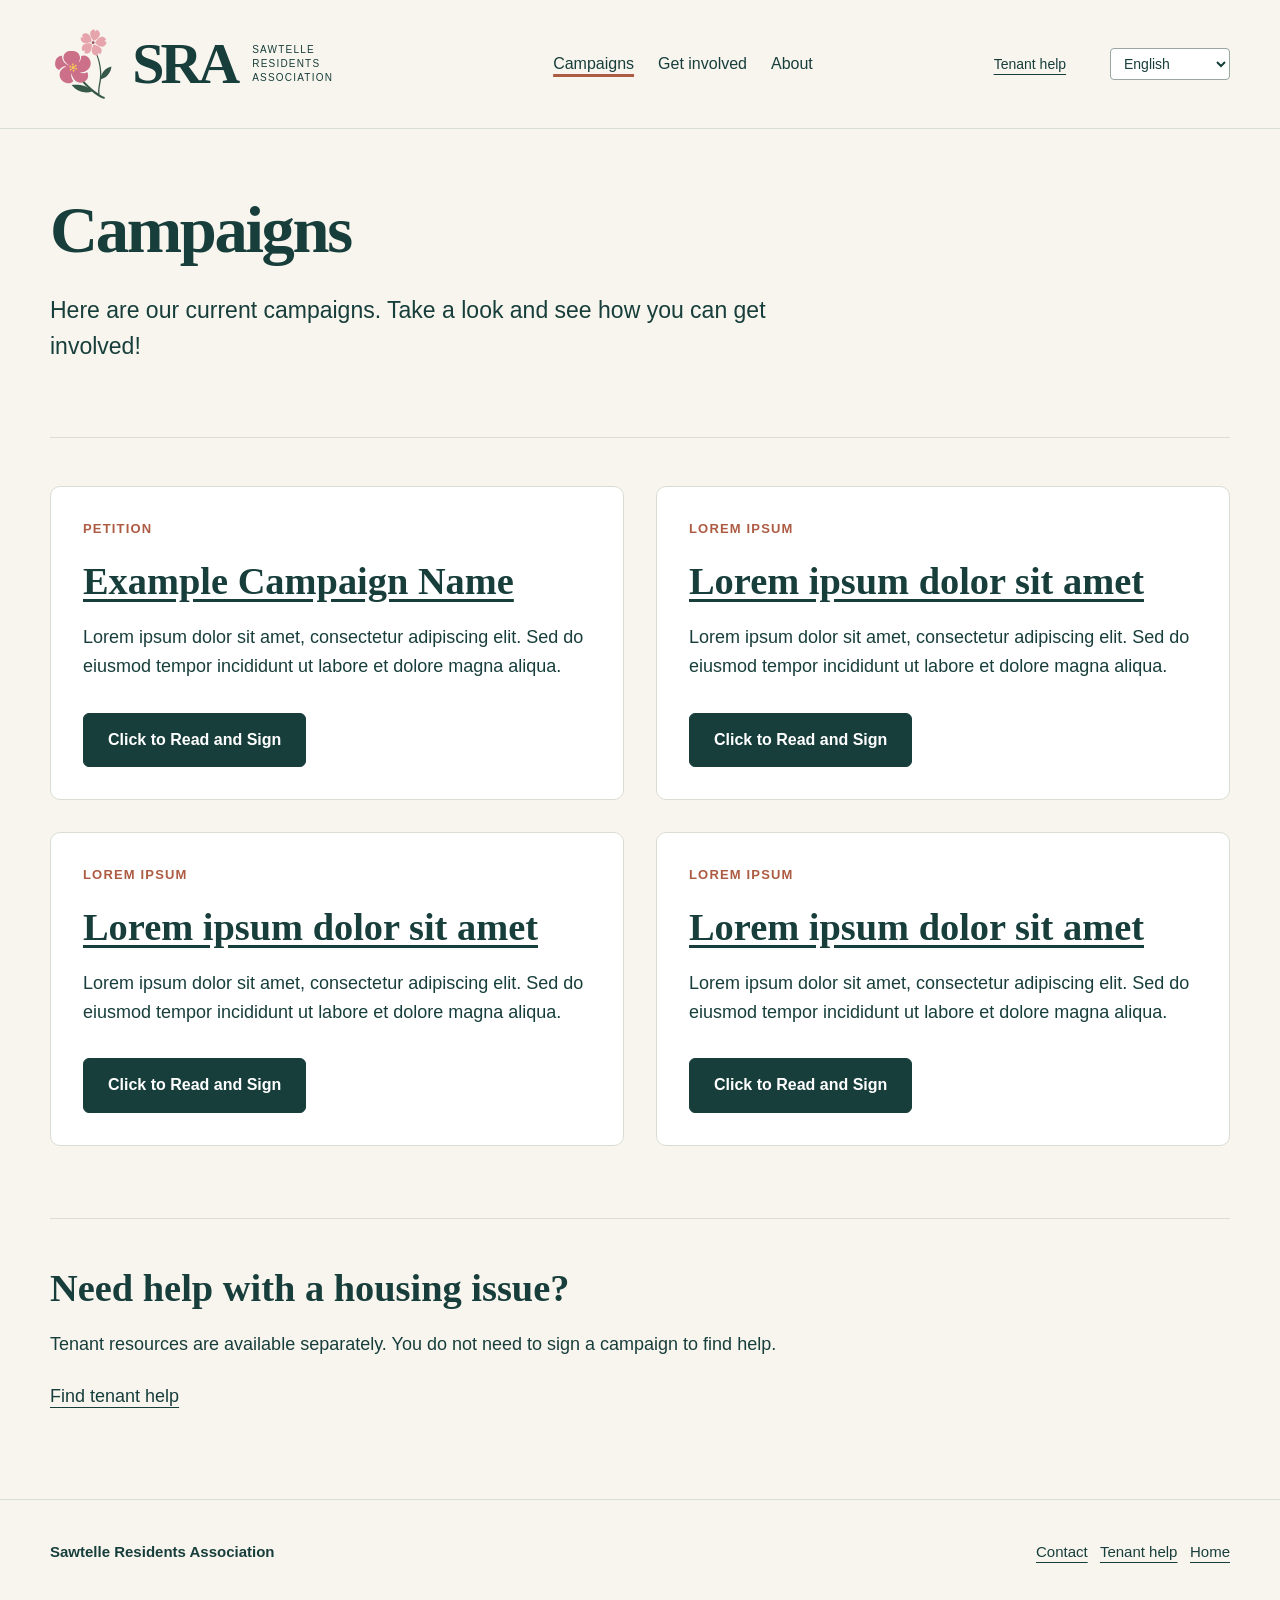
==== campaigns.html @ eeb558c1 "initial commit" ====
<!doctype html>
<html lang="en">

<head>
    <meta charset="utf-8">
    <meta name="viewport" content="width=device-width,initial-scale=1">
    <title>Campaigns — SRA</title>
    <link rel="stylesheet" href="styles.css">
</head>

<body><a class="skip" href="#main">Skip to content</a>
    <!-- SHARED HEADER: change logo and navigation here. Repeat your final changes across pages. -->
    <header>
        <div class="wrap header-inner"><a class="logo" href="index.html" aria-label="SRA home"><img
                    src="assets/logo.svg" /><strong>SRA</strong><span>SAWTELLE RESIDENTS ASSOCIATION</span></a>
            <nav aria-label="Main navigation"><a href="campaigns.html" aria-current="page">Campaigns</a><a
                    href="get-involved.html">Get involved</a><a href="about.html">About</a></nav>
            <div class="utility"><a href="tenant-help.html">Tenant help</a> &nbsp; <span class="nav-language"><select
                        id="nav-language">
                        <option value="en">English</option>
                        <option value="es">Español</option>
                        <option value="tl">Tagalog</option>
                        <option value="ko">한국어</option>
                        <option value="zh">中文</option>
                    </select></span></div>
        </div>
    </header>
    <!-- EDIT PAGE CONTENT BELOW -->
    <main id="main" class="wrap">
        <h1>Campaigns</h1>
        <p class="lead"> Here are our current campaigns. Take a look and see how you can get involved!</p>
       
        <div class="grid section">
            <article class="card">
                <p class="eyebrow">Petition</p>
                <h2><a href="campaign.html"> Example Campaign Name</a></h2>
                <p>Lorem ipsum dolor sit amet, consectetur adipiscing elit. Sed do eiusmod tempor incididunt ut labore et dolore magna aliqua.</p><a class="button" href="campaign.html">Click to Read and Sign</a>
            </article>
            <article class="card">
                <p class="eyebrow">Lorem ipsum</p>
                <h2><a href="campaign.html">Lorem ipsum dolor sit amet</a></h2>
                <p>Lorem ipsum dolor sit amet, consectetur adipiscing elit. Sed do eiusmod tempor incididunt ut labore et dolore magna aliqua.</p><a class="button" href="campaign.html">Click to Read and Sign</a>
            </article>
            <article class="card">
                <p class="eyebrow">Lorem ipsum</p>
                <h2><a href="campaign.html">Lorem ipsum dolor sit amet</a></h2>
                <p>Lorem ipsum dolor sit amet, consectetur adipiscing elit. Sed do eiusmod tempor incididunt ut labore et dolore magna aliqua.</p><a class="button" href="campaign.html">Click to Read and Sign</a>
            </article>
            <article class="card">
                <p class="eyebrow">Lorem ipsum</p>
                <h2><a href="campaign.html">Lorem ipsum dolor sit amet</a></h2>
                <p>Lorem ipsum dolor sit amet, consectetur adipiscing elit. Sed do eiusmod tempor incididunt ut labore et dolore magna aliqua.</p><a class="button" href="campaign.html">Click to Read and Sign</a>
            </article>
        </div>
        <section class="section">
            <h2>Need help with a housing issue?</h2>
            <p>Tenant resources are available separately. You do not need to sign a campaign to find help.</p><a
                href="tenant-help.html">Find tenant help</a>
        </section>
    </main>
    <footer>
        <div class="wrap footer-inner">
            <div><strong>Sawtelle Residents Association</strong></div>
            <div><a href="about.html#contact">Contact</a> &nbsp; <a href="tenant-help.html">Tenant help</a> &nbsp; <a
                    href="index.html">Home</a></div>
        </div>
    </footer>
</body>

</html>
---- styles.css ----
/* EDIT THESE TOKENS to change the design everywhere. No build tools needed. */
:root {
  --paper: #f8f5ee;
  --surface: #ffffff;
  --ink: #173e3b;
  --muted: #526560;
  --accent: #ad5b43;
  --line: #d9ded5;
  --heading-font: Georgia, 'Times New Roman', serif;
  --body-font: Arial, Helvetica, sans-serif;
  --page-width: 1180px;
  --radius: 10px;
  --button-radius: 6px;
}
* { box-sizing: border-box; }
body { margin: 0; background: var(--paper); color: var(--ink); font: 18px/1.6 var(--body-font); }
a { color: inherit; text-underline-offset: 5px; }
a:hover { color: var(--accent); }
a:focus-visible, button:focus-visible, input:focus-visible, select:focus-visible, summary:focus-visible { outline: 3px solid var(--accent); outline-offset: 4px; }
.skip { position: absolute; top: -100px; background: white; padding: 12px; z-index: 5; }
.skip:focus { top: 0; }
.preview { padding: 6px 24px; background: #eee9de; font-size: 12px; letter-spacing: .12em; text-align: center; }
.wrap { width: min(var(--page-width), calc(100% - 48px)); margin-inline: auto; }
header { border-bottom: 1px solid var(--line); }
.header-inner { display: flex; align-items: center; justify-content: space-between; gap: 32px; padding-block: 24px; }
.logo { text-decoration: none; display: flex; align-items: center; gap: 16px; }
.logo strong { font: bold 58px/1 var(--heading-font); letter-spacing: -4px; }
.logo span { font-size: 10px; line-height: 1.4; letter-spacing: .12em; max-width: 120px; }
.logo img { max-width: 240px; max-height: 80px; }
nav { display: flex; flex-wrap: wrap; gap: 24px; align-items: center; }
nav a { text-decoration: none; font-size: 16px; }
nav a[aria-current=page] { text-decoration: underline; text-decoration-color: var(--accent); text-decoration-thickness: 3px; }
.utility { font-size: 14px; }
main { padding-block: 64px 88px; min-height: 65vh; }
h1,h2,h3 { font-family: var(--heading-font); line-height: 1.12; font-weight: 600; }
h1 { font-size: clamp(42px, 5.2vw, 76px); letter-spacing: -.035em; margin: 0 0 24px; }
h2 { font-size: clamp(30px, 3vw, 42px); margin: 0 0 20px; }
h3 { font-size: 28px; margin: 0 0 16px; }
p { margin: 0 0 24px; }
.lead { font-size: 23px; max-width: 740px; }
.muted, small { color: var(--muted); }
.eyebrow { color: var(--accent); font-size: 13px; letter-spacing: .09em; font-weight: bold; text-transform: uppercase; margin-bottom: 20px; }
.hero { display: grid; grid-template-columns: 1.05fr 1fr; align-items: center; gap: 56px; }
.hero h1 { max-width: 650px; }
.actions { display: flex; flex-wrap: wrap; gap: 24px; align-items: center; margin-top: 32px; }
.button, button { background: var(--ink); color: white; border: 1px solid var(--ink); border-radius: var(--button-radius); padding: 15px 24px; font: bold 16px/1.4 var(--body-font); display: inline-block; text-align: center; text-decoration: none; cursor: pointer; }
.button:hover, button:hover { color: white; background: var(--accent); border-color: var(--accent); }
.button.secondary { color: var(--ink); background: transparent; }
.art-placeholder { background: #e8e9df; border: 1px dashed #9eaa9b; border-radius: var(--radius); min-height: 390px; padding: 48px; display: flex; flex-direction: column; justify-content: center; text-align: center; }
.art-placeholder strong { font: 34px/1.2 var(--heading-font); margin-bottom: 16px; }
.hero-image { width: 100%; height: 460px; object-fit: cover; border-radius: var(--radius); }
.section { margin-top: 72px; padding-top: 48px; border-top: 1px solid var(--line); }
.grid { display: grid; grid-template-columns: repeat(2,minmax(0,1fr)); gap: 32px; }
.card { padding: 32px; background: var(--surface); border: 1px solid var(--line); border-radius: var(--radius); }
.card .button { margin-top: 8px; }
.crumb { font-size: 15px; margin-bottom: 32px; }
.overview { display: grid; grid-template-columns: minmax(0, 2fr) minmax(240px,1fr); gap: 64px; align-items: start; }
.aside { background: #eeefe7; padding: 32px; border-radius: var(--radius); }
.link-list { list-style: none; padding: 0; margin: 0; }
.link-list li { border-bottom: 1px solid var(--line); padding: 20px 0; }
.link-list li:last-child { border: 0; }
.link-list a { display: block; }
.narrow { max-width: 820px; }
.steps { color: var(--muted); font-size: 15px; margin-bottom: 32px; }
.form-grid { display: grid; grid-template-columns: 1.2fr 1fr; gap: 40px; }
label { display: block; font-weight: bold; font-size: 16px; margin-bottom: 8px; }
input:not([type=checkbox]), select { display: block; width: 100%; padding: 14px; border: 1px solid #98a8a0; border-radius: 4px; background: white; color: var(--ink); font: inherit; }
.field { margin-bottom: 24px; }
.check { display: flex; gap: 12px; align-items: start; font-weight: normal; margin: 28px 0; }
.check input { width: 20px; height: 20px; flex-shrink: 0; margin-top: 3px; }
.letter { white-space: normal; background: white; border: 1px solid var(--line); border-radius: var(--radius); padding: 32px; }
.notice { border-left: 4px solid var(--accent); padding: 16px 24px; background: #f0e8dc; margin: 24px 0; }
details { border-bottom: 1px solid var(--line); padding: 20px 0; }
summary { cursor: pointer; font-weight: bold; }
details p { margin-top: 20px; }
footer { border-top: 1px solid var(--line); padding-block: 40px; font-size: 15px; }
.footer-inner { display: flex; flex-wrap: wrap; justify-content: space-between; gap: 24px; }
@media (max-width: 800px) {
 .wrap { width: calc(100% - 32px); }
 .header-inner { flex-wrap: wrap; gap: 20px; }
 nav { width: 100%; gap: 18px; }
 .hero,.grid,.overview,.form-grid { grid-template-columns: 1fr; gap: 32px; }
 main { padding-block: 40px 56px; }
 .lead { font-size: 20px; }
 .art-placeholder { min-height: 260px; }
 .hero-image { height: 300px; }
 .section { margin-top: 48px; padding-top: 32px; }
 .actions { align-items: stretch; flex-direction: column; gap: 16px; }
 .actions .button { width: 100%; }
 .card,.aside { padding: 24px; }
}

/* Campaign explanation layouts */
.explain-grid { display:grid; grid-template-columns:repeat(3,minmax(0,1fr)); gap:40px; }
.campaign-meta {font-size:14px;margin-top:28px;}
.letter {overflow-wrap:anywhere;}
@media(max-width:800px){.explain-grid{grid-template-columns:1fr;gap:28px;}}

/* Navigation language selection and campaign choices */
.utility {display:flex; align-items:center; gap:20px;}
.nav-language {display:grid;gap:3px;}
.nav-language label {font-size:13px;margin:0;}
.nav-language select {font-size:14px;padding:6px 24px 6px 9px;min-width:120px;}
.nav-language small {font-size:11px;}
.campaign-choices {margin-top:36px;}

/* One compact petition form, with stacked groups and paired fields. */
.petition-form { display: grid; grid-template-columns: minmax(0, 1fr); gap: 24px; font-size: 16px; }
.petition-form .form-intro { margin: 0; color: var(--muted); }
.petition-form fieldset { min-width: 0; margin: 0; padding: 0; border: 0; }
.petition-form legend { padding: 0; margin-bottom: 16px; font-weight: bold; font-size: 20px; }
.petition-fields { display: grid; grid-template-columns: repeat(2, minmax(0, 1fr)); gap: 16px 20px; }
.petition-form .field { margin: 0; }
.petition-form label { margin-bottom: 6px; }
.petition-form input:not([type=checkbox]), .petition-form select { padding: 11px 12px; min-height: 46px; }
.petition-form .field-help { display: inline-block; margin-top: 6px; font-size: 14px; }
.petition-form .petition-status { margin: 16px 0 0; padding: 10px 14px; background: var(--paper); border-radius: 4px; }
.petition-form details { padding: 12px 0; }
.petition-form .letter { margin-top: 12px; padding: 20px; }
.petition-form .letter p:last-child { margin-bottom: 0; }
.petition-form .check { margin: 18px 0 0; }
.petition-submit { display: flex; flex-wrap: wrap; align-items: center; gap: 12px 20px; }
.petition-submit p { margin: 0; font-size: 13px; }
@media (max-width: 540px) {
 .petition-fields { grid-template-columns: minmax(0, 1fr); }
 .petition-submit button { width: 100%; }
}

/* Volunteer opportunities, styled like role listings. */
.roles-heading { display: flex; justify-content: space-between; align-items: end; gap: 32px; margin-bottom: 28px; }
.roles-heading h2 { margin-bottom: 0; }
.roles-heading > p { margin: 0; font-size: 15px; color: var(--muted); }
.roles-grid { display: grid; grid-template-columns: repeat(2, minmax(0, 1fr)); gap: 24px; align-items: start; }
.role-card { padding: 28px; background: var(--surface); border: 1px solid var(--line); border-radius: var(--radius); }
.role-meta { display: flex; align-items: center; justify-content: space-between; gap: 12px; margin-bottom: 22px; font-size: 13px; color: var(--muted); }
.role-badge { border: 1px solid var(--line); border-radius: 20px; padding: 3px 12px; }
.role-card h3 { font-size: 30px; }
.role-card > p { font-size: 17px; }
.role-card details { font-size: 16px; padding: 14px 0; margin-bottom: 24px; border-top: 1px solid var(--line); }
.role-description { padding-top: 20px; }
.role-description h4 { margin: 0 0 8px; font-size: 16px; }
.role-description ul { padding-left: 20px; margin: 0 0 20px; }
.role-description li + li { margin-top: 8px; }
.role-description p { margin: 0; }
.role-card .button { display: flex; justify-content: space-between; align-items: center; }
@media (max-width: 800px) {
 .roles-heading { flex-direction: column; align-items: start; gap: 16px; }
 .roles-grid { grid-template-columns: minmax(0, 1fr); }
 .role-card { padding: 24px; }
}
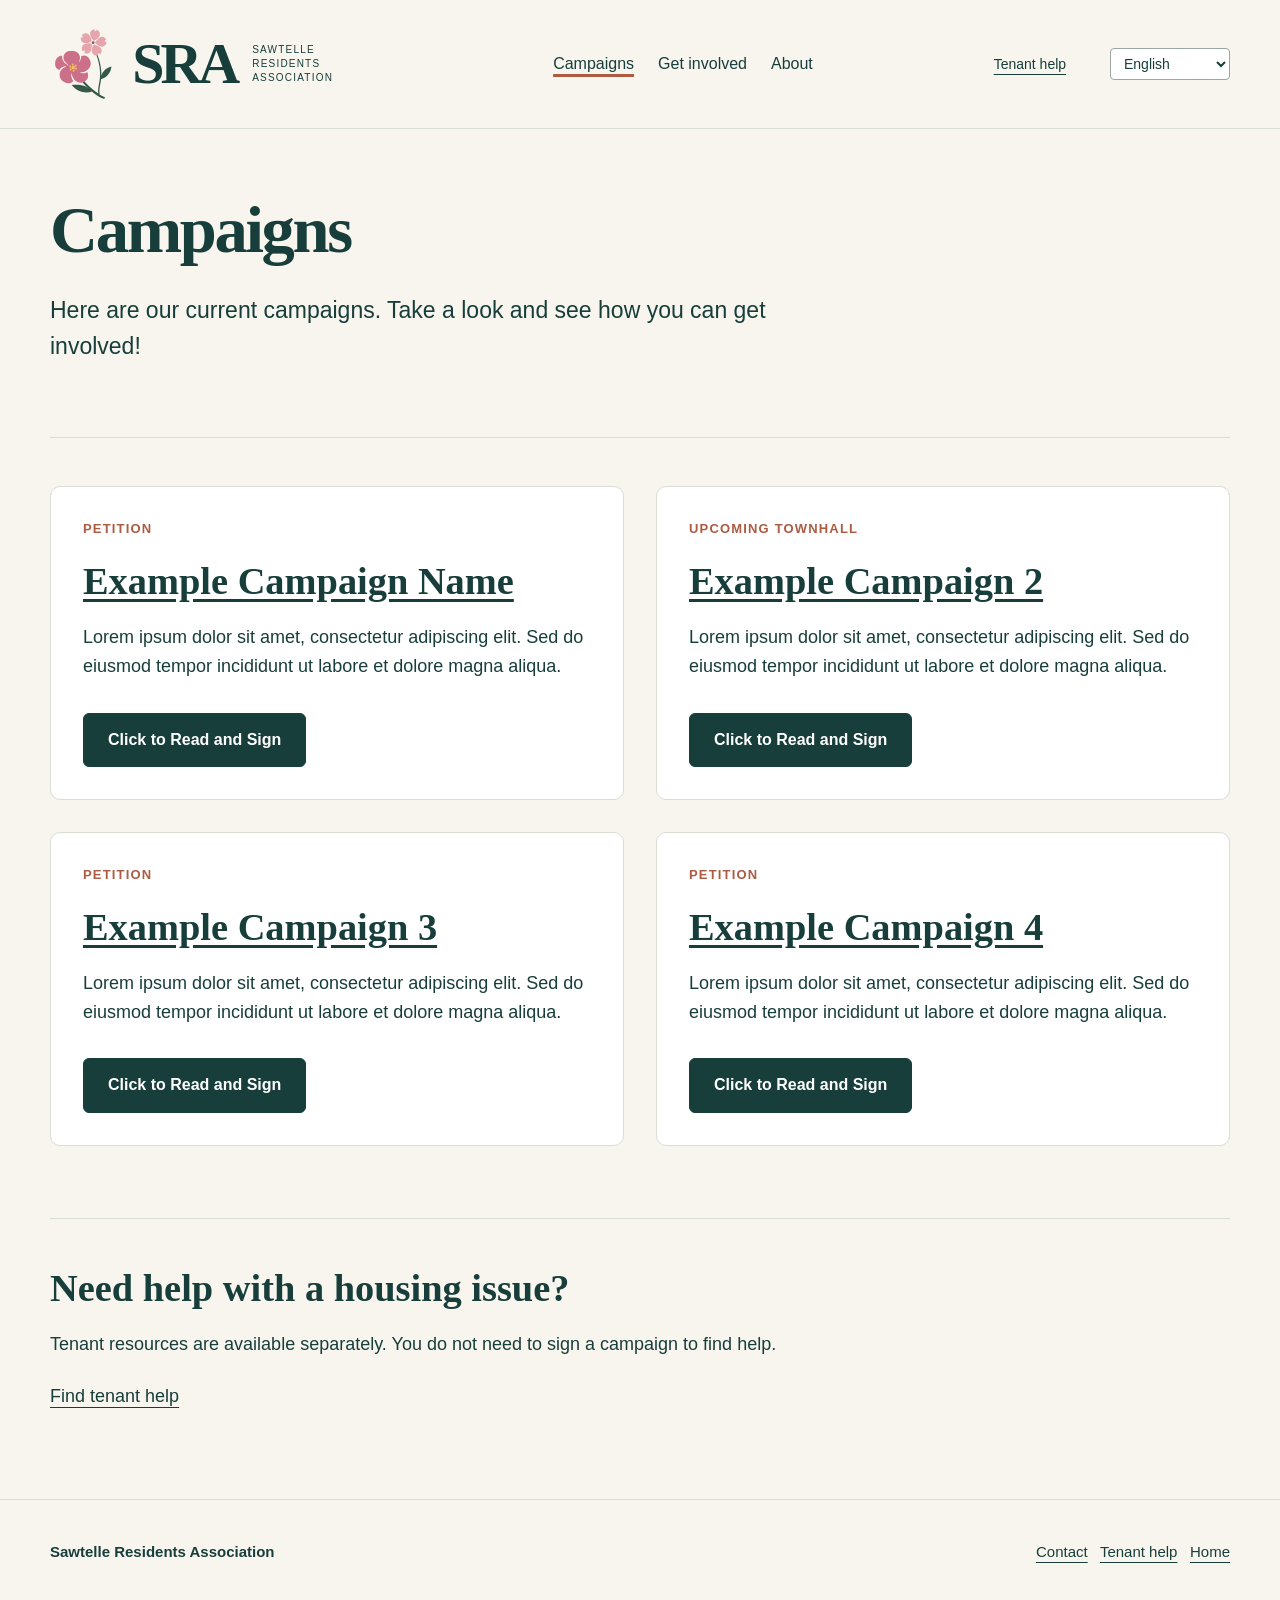
==== commit 66a24d69: "update copy" ====
--- a/campaigns.html
+++ b/campaigns.html
@@ -37,18 +37,18 @@
                 <p>Lorem ipsum dolor sit amet, consectetur adipiscing elit. Sed do eiusmod tempor incididunt ut labore et dolore magna aliqua.</p><a class="button" href="campaign.html">Click to Read and Sign</a>
             </article>
             <article class="card">
-                <p class="eyebrow">Lorem ipsum</p>
-                <h2><a href="campaign.html">Lorem ipsum dolor sit amet</a></h2>
+                <p class="eyebrow">Upcoming Townhall</p>
+                <h2><a href="campaign.html">Example Campaign 2</a></h2>
                 <p>Lorem ipsum dolor sit amet, consectetur adipiscing elit. Sed do eiusmod tempor incididunt ut labore et dolore magna aliqua.</p><a class="button" href="campaign.html">Click to Read and Sign</a>
             </article>
             <article class="card">
-                <p class="eyebrow">Lorem ipsum</p>
-                <h2><a href="campaign.html">Lorem ipsum dolor sit amet</a></h2>
+                <p class="eyebrow">Petition</p>
+                <h2><a href="campaign.html">Example Campaign 3</a></h2>
                 <p>Lorem ipsum dolor sit amet, consectetur adipiscing elit. Sed do eiusmod tempor incididunt ut labore et dolore magna aliqua.</p><a class="button" href="campaign.html">Click to Read and Sign</a>
             </article>
             <article class="card">
-                <p class="eyebrow">Lorem ipsum</p>
-                <h2><a href="campaign.html">Lorem ipsum dolor sit amet</a></h2>
+                <p class="eyebrow">Petition</p>
+                <h2><a href="campaign.html">Example Campaign 4</a></h2>
                 <p>Lorem ipsum dolor sit amet, consectetur adipiscing elit. Sed do eiusmod tempor incididunt ut labore et dolore magna aliqua.</p><a class="button" href="campaign.html">Click to Read and Sign</a>
             </article>
         </div>
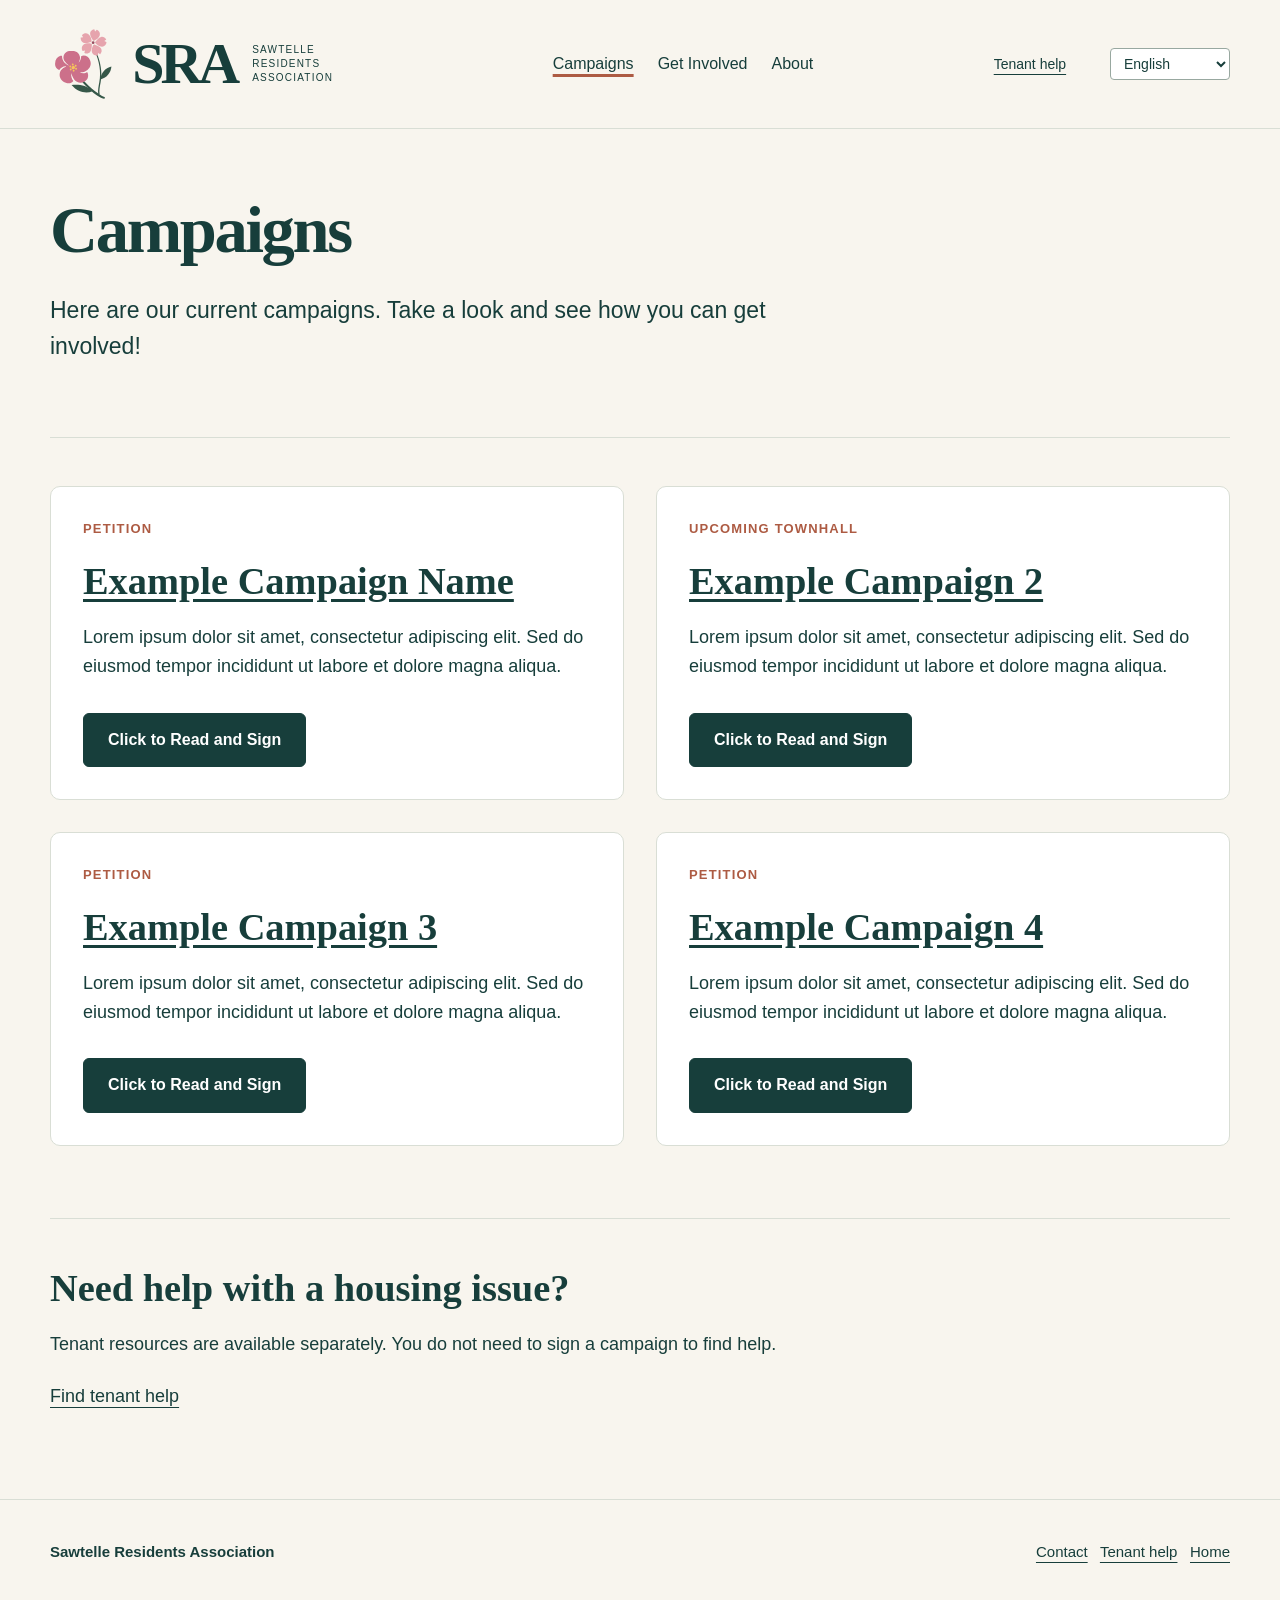
==== commit 84ea7bb7: "fixed capitalization on "get involved"" ====
--- a/campaigns.html
+++ b/campaigns.html
@@ -14,7 +14,7 @@
         <div class="wrap header-inner"><a class="logo" href="index.html" aria-label="SRA home"><img
                     src="assets/logo.svg" /><strong>SRA</strong><span>SAWTELLE RESIDENTS ASSOCIATION</span></a>
             <nav aria-label="Main navigation"><a href="campaigns.html" aria-current="page">Campaigns</a><a
-                    href="get-involved.html">Get involved</a><a href="about.html">About</a></nav>
+                    href="get-involved.html">Get Involved</a><a href="about.html">About</a></nav>
             <div class="utility"><a href="tenant-help.html">Tenant help</a> &nbsp; <span class="nav-language"><select
                         id="nav-language">
                         <option value="en">English</option>
--- a/styles.css
+++ b/styles.css
@@ -148,3 +148,14 @@
  .roles-grid { grid-template-columns: minmax(0, 1fr); }
  .role-card { padding: 24px; }
 }
+
+/* Shareable petition URL and adjacent copy action. */
+.petition-share { display: flex; align-items: center; gap: 16px; padding: 10px 10px 10px 20px; background: var(--surface); border: 1px solid var(--line); border-radius: var(--radius); }
+.petition-share a { flex: 1; min-width: 0; overflow-wrap: anywhere; font-size: 16px; }
+.petition-share button { flex-shrink: 0; padding: 12px 18px; }
+.share-status { font-size: 14px; margin: 8px 0 0; min-height: 23px; }
+@media (max-width: 480px) {
+ .petition-share { gap: 10px; padding-left: 12px; }
+ .petition-share a { font-size: 14px; }
+ .petition-share button { padding: 12px; font-size: 14px; }
+}
